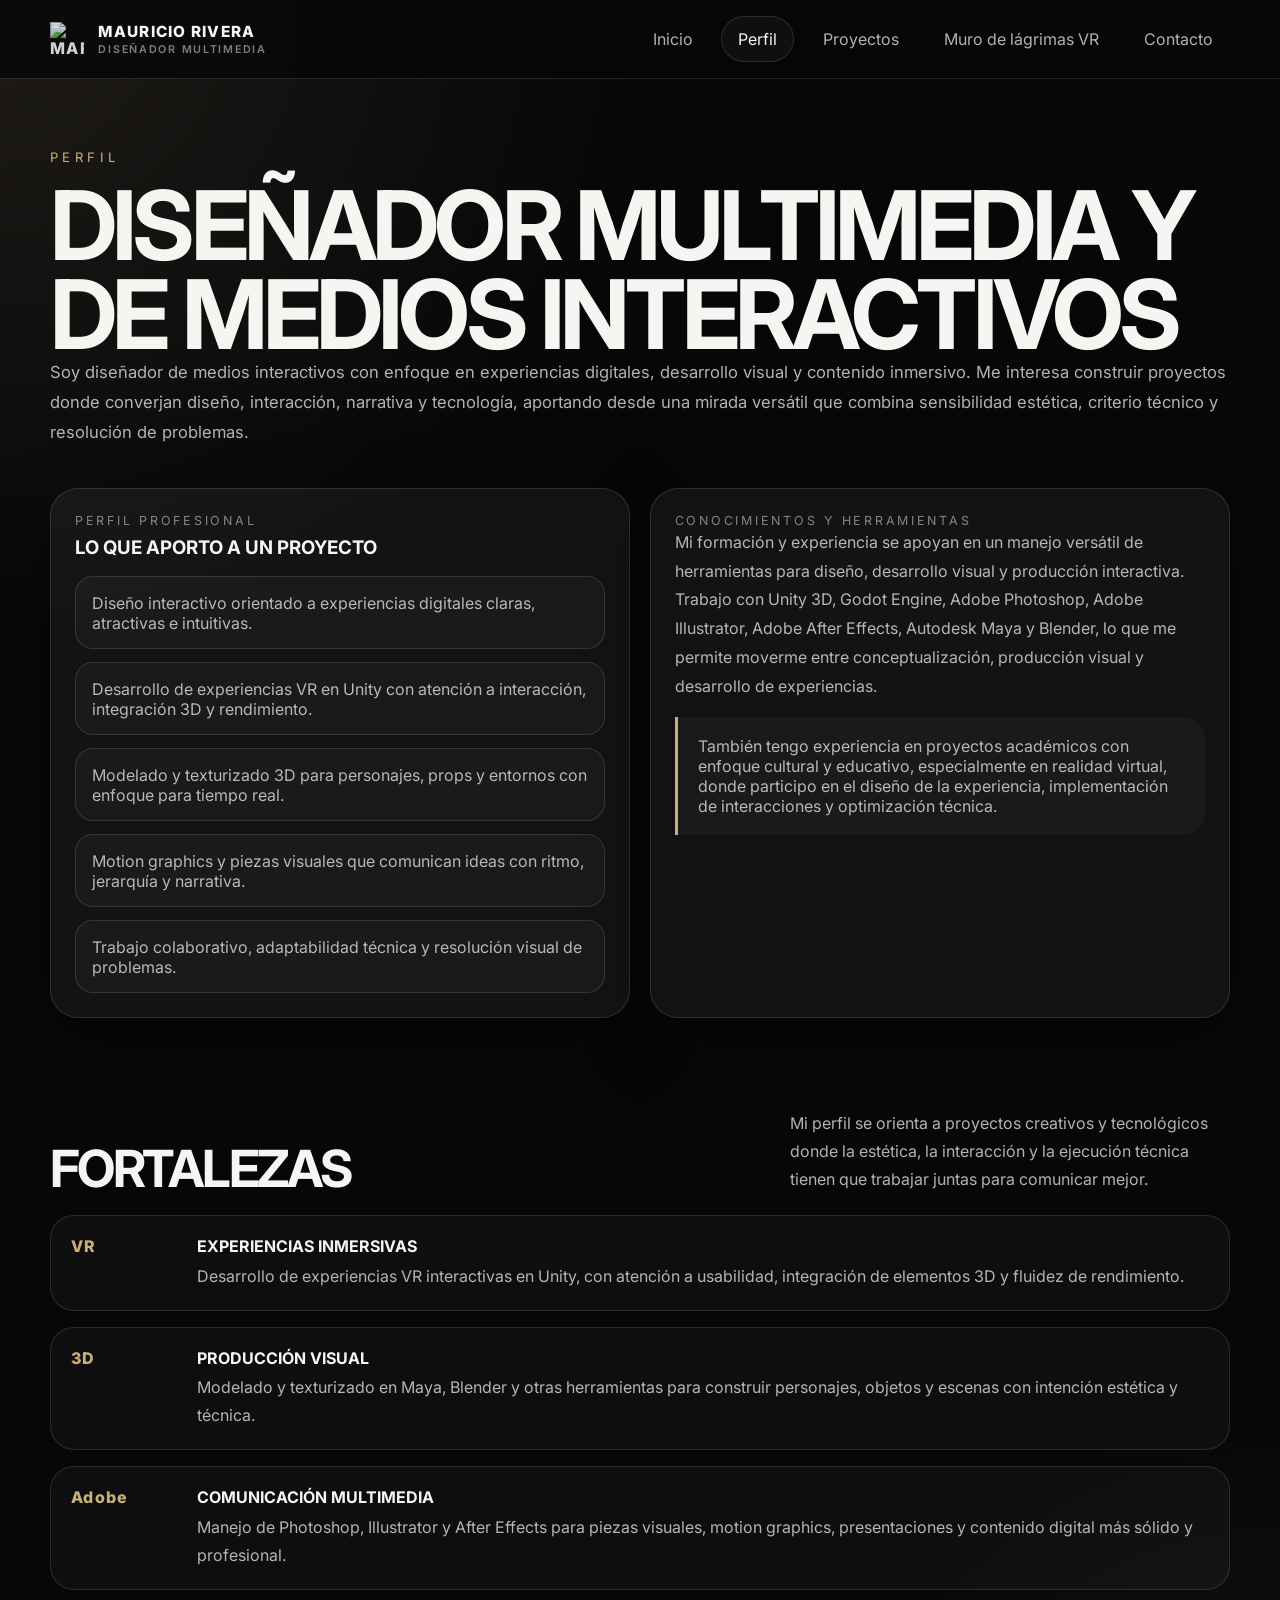
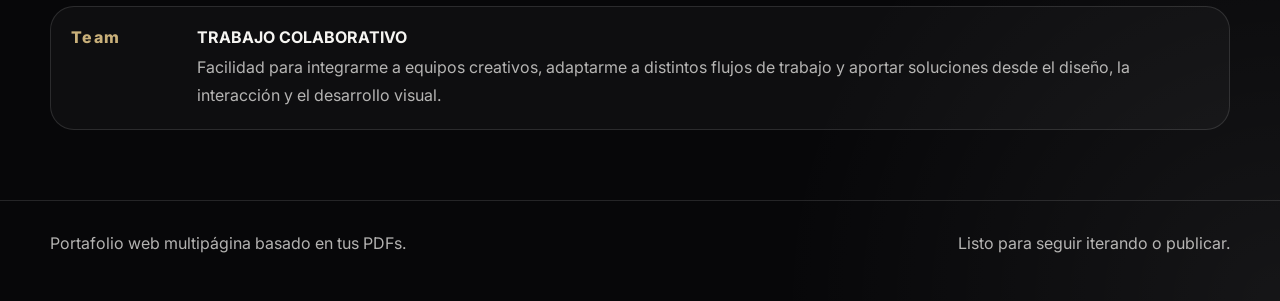
==== about.html @ 61625e36 "Add files via upload" ====
<!doctype html>
<html lang="es">
<head>
  <meta charset="UTF-8" />
  <meta name="viewport" content="width=device-width, initial-scale=1.0" />
  <title>Perfil | Mauricio Rivera</title>
  <link rel="preconnect" href="https://fonts.googleapis.com">
  <link rel="preconnect" href="https://fonts.gstatic.com" crossorigin>
  <link href="https://fonts.googleapis.com/css2?family=Inter:wght@400;500;600;700;800;900&display=swap" rel="stylesheet">
  <link rel="stylesheet" href="styles.css" />
</head>
<body>
<nav class="nav">
  <div class="container nav-inner">
    <a class="brand" href="index.html">
      <img src="assets/logo-mark.png" alt="Marca gráfica" />
      <div>
        <span>Mauricio Rivera</span>
        <small>Diseñador Multimedia</small>
      </div>
    </a>
    <div class="nav-links">
      <a data-link href="index.html">Inicio</a>
      <a data-link href="about.html">Perfil</a>
      <a data-link href="projects.html">Proyectos</a>
      <a data-link href="muro-de-lagrimas-vr.html">Muro de lágrimas VR</a>
      <a data-link href="contact.html">Contacto</a>
    </div>
  </div>
</nav>

<header class="page-head">
  <div class="container">
    <div class="kicker">Perfil</div>
    <h1>Diseñador multimedia y de medios interactivos</h1>
    <p>Soy diseñador de medios interactivos con enfoque en experiencias digitales, desarrollo visual y contenido inmersivo. Me interesa construir proyectos donde converjan diseño, interacción, narrativa y tecnología, aportando desde una mirada versátil que combina sensibilidad estética, criterio técnico y resolución de problemas.</p>
  </div>
</header>

<section class="section">
  <div class="container grid-2">
    <div class="panel">
      <div class="meta">Perfil profesional</div>
      <h3 style="margin:.5rem 0 1rem; text-transform:uppercase;">Lo que aporto a un proyecto</h3>
      <div class="checklist">
        <div>Diseño interactivo orientado a experiencias digitales claras, atractivas e intuitivas.</div>
        <div>Desarrollo de experiencias VR en Unity con atención a interacción, integración 3D y rendimiento.</div>
        <div>Modelado y texturizado 3D para personajes, props y entornos con enfoque para tiempo real.</div>
        <div>Motion graphics y piezas visuales que comunican ideas con ritmo, jerarquía y narrativa.</div>
        <div>Trabajo colaborativo, adaptabilidad técnica y resolución visual de problemas.</div>
      </div>
    </div>
    <div class="panel">
      <div class="meta">Conocimientos y herramientas</div>
      <p>Mi formación y experiencia se apoyan en un manejo versátil de herramientas para diseño, desarrollo visual y producción interactiva. Trabajo con Unity 3D, Godot Engine, Adobe Photoshop, Adobe Illustrator, Adobe After Effects, Autodesk Maya y Blender, lo que me permite moverme entre conceptualización, producción visual y desarrollo de experiencias.</p>
      <div class="note-box" style="margin-top:1rem;">También tengo experiencia en proyectos académicos con enfoque cultural y educativo, especialmente en realidad virtual, donde participo en el diseño de la experiencia, implementación de interacciones y optimización técnica.</div>
    </div>
  </div>
</section>

<section class="section">
  <div class="container">
    <div class="section-head">
      <h2>Fortalezas</h2>
      <p>Mi perfil se orienta a proyectos creativos y tecnológicos donde la estética, la interacción y la ejecución técnica tienen que trabajar juntas para comunicar mejor.</p>
    </div>
    <div class="timeline">
      <div class="timeline-item"><div class="year">VR</div><div><h4>Experiencias inmersivas</h4><p>Desarrollo de experiencias VR interactivas en Unity, con atención a usabilidad, integración de elementos 3D y fluidez de rendimiento.</p></div></div>
      <div class="timeline-item"><div class="year">3D</div><div><h4>Producción visual</h4><p>Modelado y texturizado en Maya, Blender y otras herramientas para construir personajes, objetos y escenas con intención estética y técnica.</p></div></div>
      <div class="timeline-item"><div class="year">Adobe</div><div><h4>Comunicación multimedia</h4><p>Manejo de Photoshop, Illustrator y After Effects para piezas visuales, motion graphics, presentaciones y contenido digital más sólido y profesional.</p></div></div>
      <div class="timeline-item"><div class="year">Team</div><div><h4>Trabajo colaborativo</h4><p>Facilidad para integrarme a equipos creativos, adaptarme a distintos flujos de trabajo y aportar soluciones desde el diseño, la interacción y el desarrollo visual.</p></div></div>
    </div>
  </div>
</section>

<footer class="footer"><div class="container"><span>Portafolio web multipágina basado en tus PDFs.</span><span>Listo para seguir iterando o publicar.</span></div></footer>
<script src="script.js"></script>
</body>
</html>
---- styles.css ----
:root {
  --bg: #070709;
  --bg-soft: #111116;
  --panel: rgba(255,255,255,0.05);
  --panel-2: rgba(255,255,255,0.08);
  --line: rgba(255,255,255,0.12);
  --text: #f6f5f2;
  --muted: rgba(246,245,242,0.72);
  --muted-2: rgba(246,245,242,0.5);
  --accent: #c9b07a;
  --accent-2: #ece4d5;
  --max: 1180px;
  --radius: 28px;
  --shadow: 0 22px 70px rgba(0,0,0,0.32);
}
* { box-sizing: border-box; }
html { scroll-behavior: smooth; }
body {
  margin: 0;
  font-family: Inter, ui-sans-serif, system-ui, -apple-system, BlinkMacSystemFont, "Segoe UI", sans-serif;
  color: var(--text);
  background:
    radial-gradient(circle at top left, rgba(201,176,122,0.12), transparent 28%),
    radial-gradient(circle at bottom right, rgba(255,255,255,0.06), transparent 22%),
    var(--bg);
}
a { color: inherit; text-decoration: none; }
img { max-width: 100%; display: block; }
.container { width: min(calc(100% - 2rem), var(--max)); margin: 0 auto; }
.nav {
  position: sticky; top: 0; z-index: 50;
  border-bottom: 1px solid var(--line);
  background: rgba(7,7,9,0.8);
  backdrop-filter: blur(16px);
}
.nav-inner {
  min-height: 78px; display: flex; align-items: center; justify-content: space-between; gap: 1rem;
}
.brand { display:flex; align-items:center; gap: .9rem; font-weight: 800; letter-spacing: .08em; text-transform: uppercase; }
.brand img { width: 34px; height: 34px; opacity:.86; }
.brand span { display:block; font-size:.96rem; }
.brand small { display:block; color: var(--muted-2); letter-spacing:.16em; font-weight:600; font-size:.67rem; margin-top:.18rem; }
.nav-links { display:flex; flex-wrap:wrap; gap:.7rem; }
.nav-links a {
  color: var(--muted); padding:.76rem 1rem; border-radius:999px; border:1px solid transparent; transition:.22s ease;
}
.nav-links a:hover, .nav-links a.active { color: var(--text); border-color: var(--line); background: rgba(255,255,255,0.04); }
.hero { padding: 5.5rem 0 3.6rem; }
.hero-grid, .grid-2, .grid-3, .split-hero, .masonry { display:grid; gap:1.2rem; }
.hero-grid { grid-template-columns: 1.08fr .92fr; align-items:end; }
.kicker { color: var(--accent); text-transform: uppercase; letter-spacing: .34em; font-size: .82rem; margin-bottom: 1rem; }
h1, h2, h3, h4, p { margin: 0; }
.hero h1, .page-head h1 { font-size: clamp(3rem, 7.5vw, 6.7rem); line-height: .92; text-transform: uppercase; letter-spacing: -.05em; }
.hero p, .page-head p, .lead { color: var(--muted); line-height: 1.8; font-size: 1.04rem; }
.actions { display:flex; flex-wrap:wrap; gap:.9rem; margin-top: 2rem; }
.btn {
  display:inline-flex; align-items:center; justify-content:center; padding:.96rem 1.24rem; border-radius:999px; border:1px solid var(--line);
  color: var(--text); transition:.22s ease; background: rgba(255,255,255,0.02);
}
.btn:hover { transform: translateY(-2px); }
.btn.primary { background: linear-gradient(135deg, var(--accent-2), var(--accent)); color:#111; border-color:transparent; font-weight:700; }
.card, .panel, .image-frame {
  border:1px solid var(--line); background: var(--panel); border-radius: var(--radius); box-shadow: var(--shadow);
}
.card { overflow:hidden; }
.panel { padding: 1.5rem; }
.hero-card { padding: 1rem; }
.hero-card img { width:100%; aspect-ratio: 4/3; object-fit: cover; border-radius: 22px; }
.section { padding: 1.3rem 0 4.4rem; }
.section-head {
  display:flex; align-items:end; justify-content:space-between; gap:1rem; margin-bottom:1.4rem;
}
.section-head h2 { font-size: clamp(2rem, 4vw, 4rem); line-height: .95; text-transform: uppercase; letter-spacing: -.05em; }
.section-head p { max-width: 44ch; color: var(--muted); line-height: 1.75; }
.grid-2 { grid-template-columns: repeat(2, minmax(0,1fr)); }
.grid-3 { grid-template-columns: repeat(3, minmax(0,1fr)); }
.meta { text-transform: uppercase; letter-spacing: .22em; color: var(--muted-2); font-size:.78rem; }
.project-card .copy, .feature-copy { padding:1.2rem; }
.project-card img { width:100%; aspect-ratio: 4/3; object-fit: cover; background:#0b0b0e; }
.project-card h3, .feature-copy h3 { font-size:1.55rem; text-transform: uppercase; margin:.5rem 0 .5rem; letter-spacing:-.03em; }
.project-card p, .feature-copy p, .panel p { color: var(--muted); line-height:1.8; }
.tags { display:flex; flex-wrap:wrap; gap:.6rem; margin-top:1rem; }
.tag { border:1px solid var(--line); border-radius:999px; padding:.44rem .75rem; color: var(--muted); font-size:.85rem; }
.metric-grid { display:grid; grid-template-columns: repeat(3,1fr); gap:1rem; margin-top: 1.3rem; }
.metric { padding:1rem; border-radius:22px; border:1px solid var(--line); background: rgba(255,255,255,0.025); }
.metric strong { display:block; font-size:1.55rem; margin-bottom:.25rem; }
.metric span { color: var(--muted); font-size:.92rem; line-height:1.5; }
.feature {
  display:grid; grid-template-columns: .95fr 1.05fr; gap:1.2rem; align-items:stretch;
}
.feature-media { padding:1rem; }
.feature-media img { width:100%; height:100%; min-height: 420px; object-fit: cover; border-radius:22px; }
.checklist { display:grid; gap:.85rem; margin-top:1.1rem; }
.checklist div, .bullet-list div {
  padding: .95rem 1rem; border-radius:18px; border:1px solid var(--line); background: rgba(255,255,255,0.03); color: var(--muted);
}
.gallery-4 { display:grid; grid-template-columns: repeat(4, minmax(0,1fr)); gap:1rem; }
.gallery-4 img, .gallery-3 img, .gallery-2 img {
  width:100%; aspect-ratio: 4/3; object-fit: cover; border-radius: 22px; border:1px solid var(--line); background:#0b0b0e;
}
.gallery-3 { display:grid; grid-template-columns: repeat(3, minmax(0,1fr)); gap:1rem; }
.gallery-2 { display:grid; grid-template-columns: repeat(2, minmax(0,1fr)); gap:1rem; }
.timeline { display:grid; gap:1rem; }
.timeline-item {
  display:grid; grid-template-columns: 110px 1fr; gap:1rem; padding:1.25rem; border-radius: 24px; border:1px solid var(--line); background: rgba(255,255,255,0.03);
}
.timeline-item .year { color: var(--accent); font-weight: 800; letter-spacing:.08em; }
.timeline-item h4 { text-transform: uppercase; margin-bottom:.35rem; }
.timeline-item p { color: var(--muted); line-height:1.75; }
.note-box {
  padding: 1.2rem 1.3rem; border-left: 3px solid var(--accent); background: rgba(255,255,255,0.03); border-radius: 0 22px 22px 0; color: var(--muted);
}
.footer { padding: 2rem 0 3rem; border-top:1px solid var(--line); color: var(--muted); }
.footer .container { display:flex; justify-content:space-between; gap:1rem; flex-wrap:wrap; }
.contact-stack { display:grid; gap:1rem; }
.contact-item { padding: 1.1rem 1.2rem; border:1px solid var(--line); border-radius:22px; background: rgba(255,255,255,0.03); }
.contact-item span { display:block; color: var(--muted-2); margin-bottom:.35rem; font-size:.88rem; }
.page-head { padding: 4.4rem 0 1.2rem; }
.page-grid { display:grid; grid-template-columns: .85fr 1.15fr; gap:1.2rem; align-items:start; }
.page-grid .panel.sticky { position: sticky; top: 104px; }
.project-banner { padding:1rem; }
.project-banner img { width:100%; aspect-ratio: 16/10; object-fit: cover; border-radius: 22px; }
.caption { color: var(--muted-2); font-size: .9rem; margin-top:.75rem; }
@media (max-width: 1024px) {
  .hero-grid, .feature, .page-grid, .grid-2, .grid-3, .gallery-4, .gallery-3, .gallery-2 { grid-template-columns: 1fr; }
  .metric-grid { grid-template-columns: 1fr; }
  .timeline-item { grid-template-columns: 1fr; }
}
@media (max-width: 760px) {
  .nav-inner { min-height: auto; padding: 1rem 0; align-items:start; flex-direction:column; }
  .nav-links { width:100%; }
}
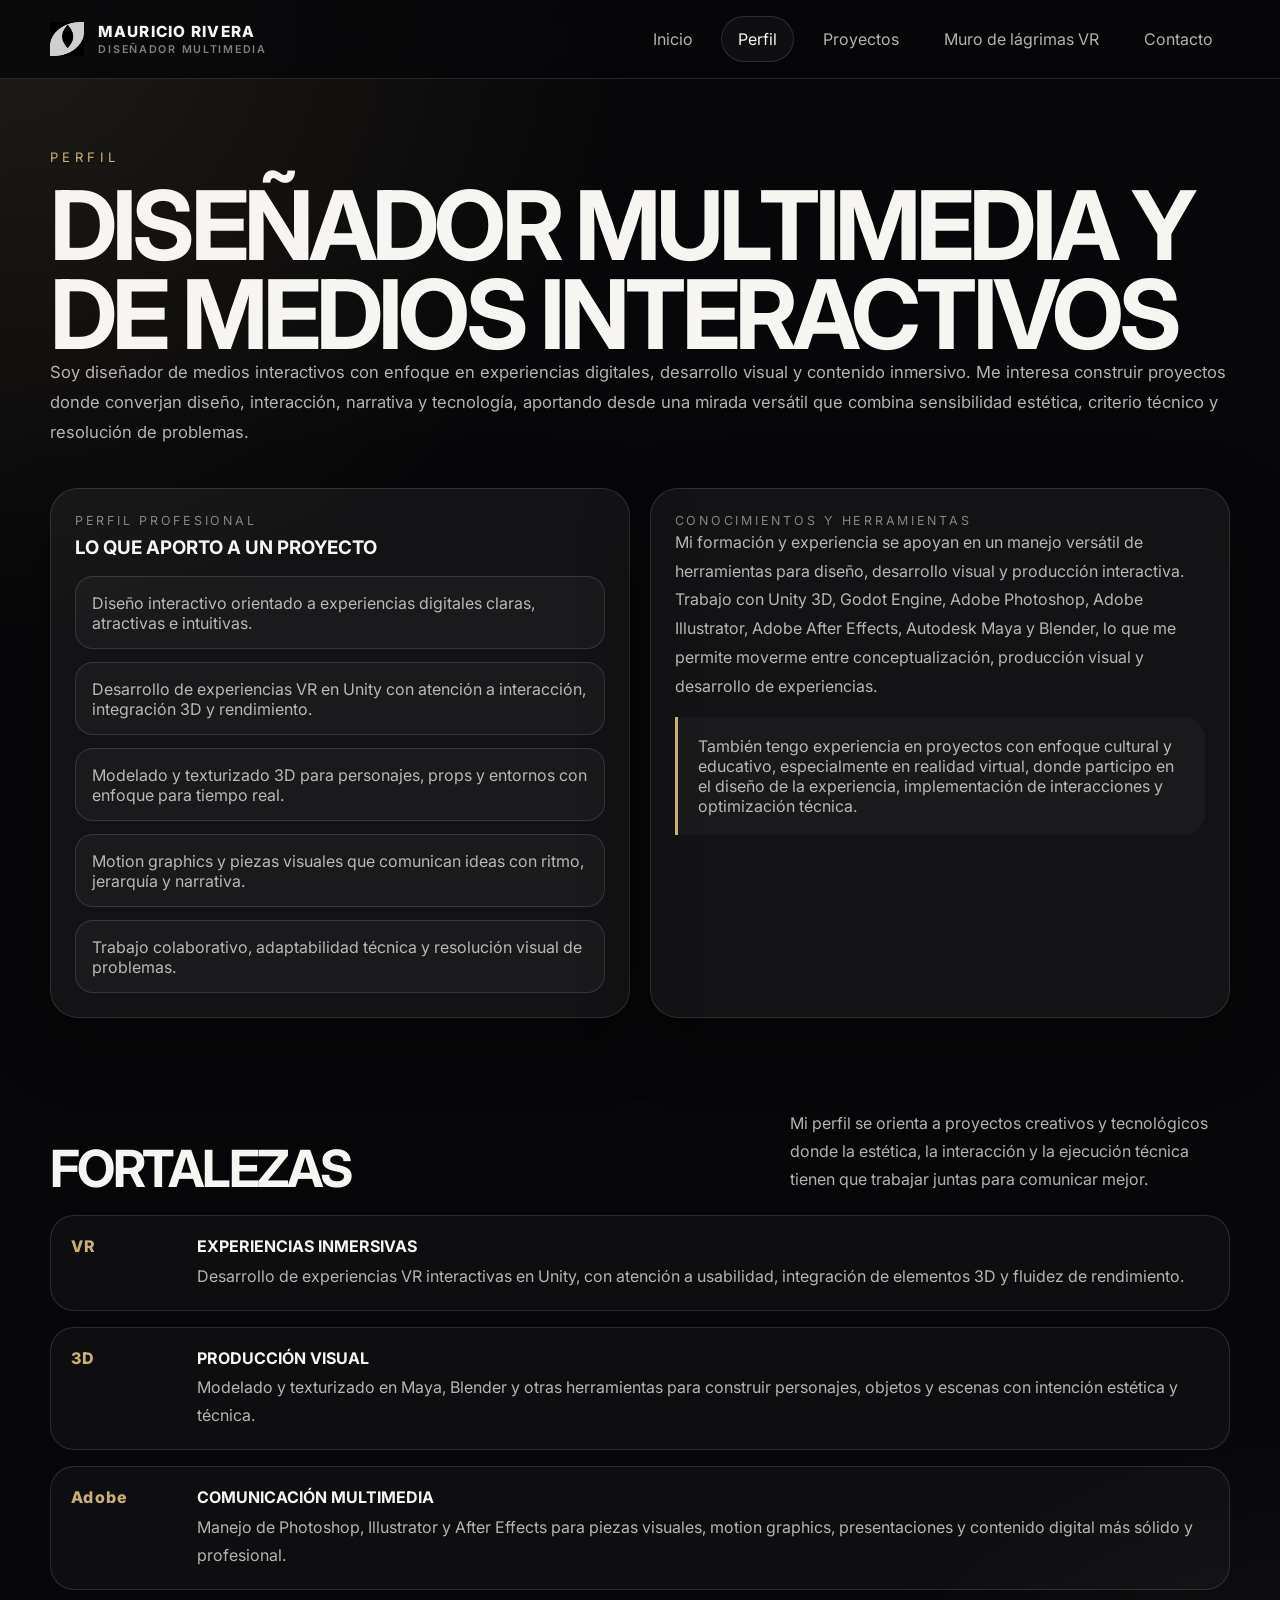
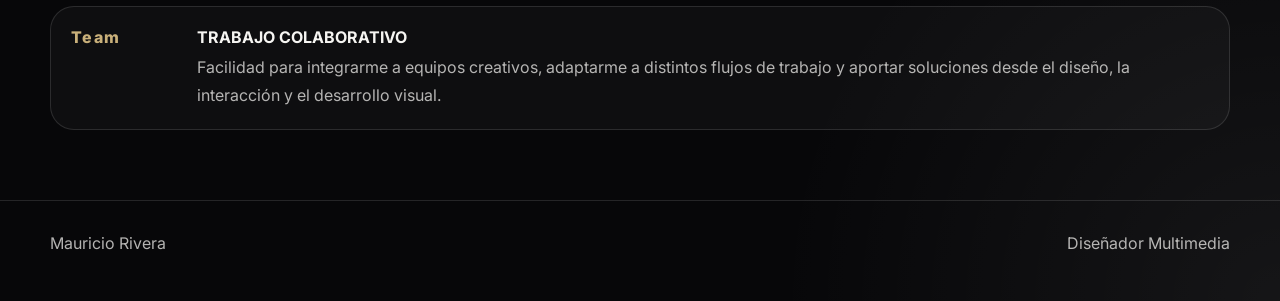
==== commit e89f3cc2: "Aa" ====
--- a/about.html
+++ b/about.html
@@ -53,7 +53,7 @@
     <div class="panel">
       <div class="meta">Conocimientos y herramientas</div>
       <p>Mi formación y experiencia se apoyan en un manejo versátil de herramientas para diseño, desarrollo visual y producción interactiva. Trabajo con Unity 3D, Godot Engine, Adobe Photoshop, Adobe Illustrator, Adobe After Effects, Autodesk Maya y Blender, lo que me permite moverme entre conceptualización, producción visual y desarrollo de experiencias.</p>
-      <div class="note-box" style="margin-top:1rem;">También tengo experiencia en proyectos académicos con enfoque cultural y educativo, especialmente en realidad virtual, donde participo en el diseño de la experiencia, implementación de interacciones y optimización técnica.</div>
+      <div class="note-box" style="margin-top:1rem;">También tengo experiencia en proyectos con enfoque cultural y educativo, especialmente en realidad virtual, donde participo en el diseño de la experiencia, implementación de interacciones y optimización técnica.</div>
     </div>
   </div>
 </section>
@@ -73,7 +73,7 @@
   </div>
 </section>
 
-<footer class="footer"><div class="container"><span>Portafolio web multipágina basado en tus PDFs.</span><span>Listo para seguir iterando o publicar.</span></div></footer>
+<footer class="footer"><div class="container"><span>Mauricio Rivera</span><span>Diseñador Multimedia</span></div></footer>
 <script src="script.js"></script>
 </body>
 </html>
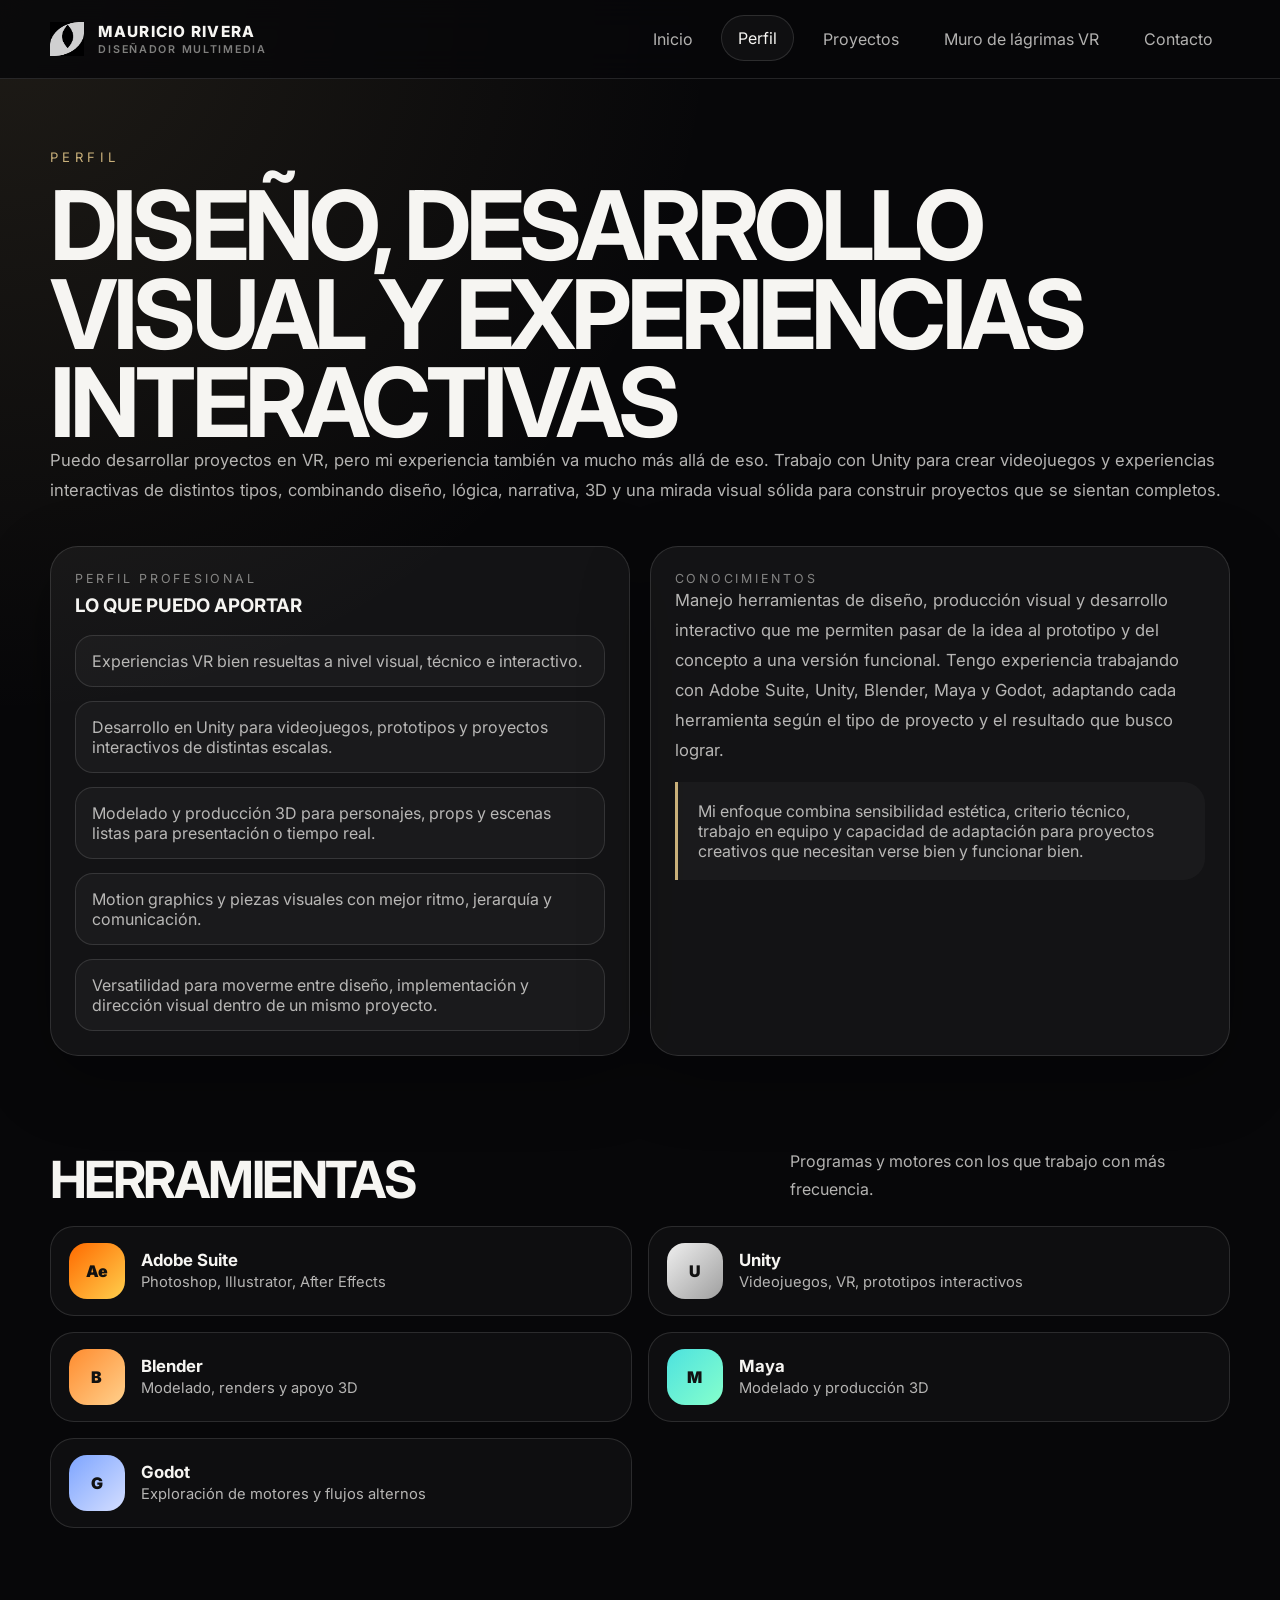
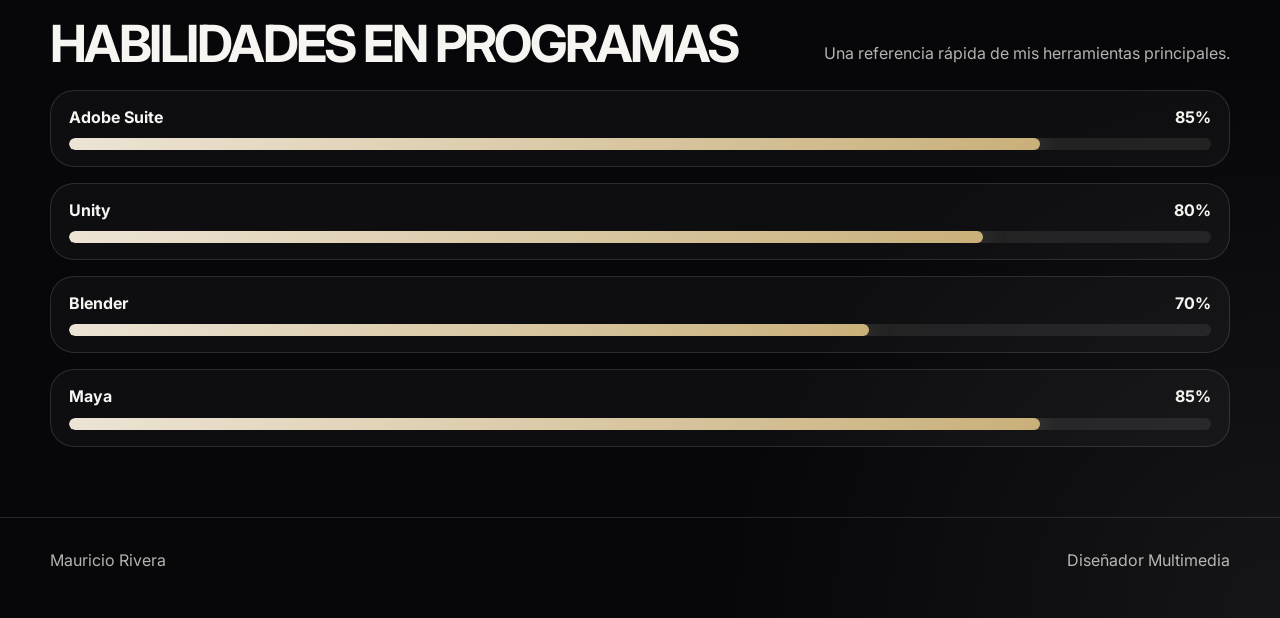
==== commit 7b6a4993: "A" ====
--- a/about.html
+++ b/about.html
@@ -29,46 +29,62 @@
   </div>
 </nav>
 
-<header class="page-head">
+<header class="page-head reveal">
   <div class="container">
     <div class="kicker">Perfil</div>
-    <h1>Diseñador multimedia y de medios interactivos</h1>
-    <p>Soy diseñador de medios interactivos con enfoque en experiencias digitales, desarrollo visual y contenido inmersivo. Me interesa construir proyectos donde converjan diseño, interacción, narrativa y tecnología, aportando desde una mirada versátil que combina sensibilidad estética, criterio técnico y resolución de problemas.</p>
+    <h1>Diseño, desarrollo visual y experiencias interactivas</h1>
+    <p>Puedo desarrollar proyectos en VR, pero mi experiencia también va mucho más allá de eso. Trabajo con Unity para crear videojuegos y experiencias interactivas de distintos tipos, combinando diseño, lógica, narrativa, 3D y una mirada visual sólida para construir proyectos que se sientan completos.</p>
   </div>
 </header>
 
-<section class="section">
+<section class="section reveal">
   <div class="container grid-2">
-    <div class="panel">
+    <div class="panel glass">
       <div class="meta">Perfil profesional</div>
-      <h3 style="margin:.5rem 0 1rem; text-transform:uppercase;">Lo que aporto a un proyecto</h3>
+      <h3 style="margin:.5rem 0 1rem; text-transform:uppercase;">Lo que puedo aportar</h3>
       <div class="checklist">
-        <div>Diseño interactivo orientado a experiencias digitales claras, atractivas e intuitivas.</div>
-        <div>Desarrollo de experiencias VR en Unity con atención a interacción, integración 3D y rendimiento.</div>
-        <div>Modelado y texturizado 3D para personajes, props y entornos con enfoque para tiempo real.</div>
-        <div>Motion graphics y piezas visuales que comunican ideas con ritmo, jerarquía y narrativa.</div>
-        <div>Trabajo colaborativo, adaptabilidad técnica y resolución visual de problemas.</div>
+        <div>Experiencias VR bien resueltas a nivel visual, técnico e interactivo.</div>
+        <div>Desarrollo en Unity para videojuegos, prototipos y proyectos interactivos de distintas escalas.</div>
+        <div>Modelado y producción 3D para personajes, props y escenas listas para presentación o tiempo real.</div>
+        <div>Motion graphics y piezas visuales con mejor ritmo, jerarquía y comunicación.</div>
+        <div>Versatilidad para moverme entre diseño, implementación y dirección visual dentro de un mismo proyecto.</div>
       </div>
     </div>
-    <div class="panel">
-      <div class="meta">Conocimientos y herramientas</div>
-      <p>Mi formación y experiencia se apoyan en un manejo versátil de herramientas para diseño, desarrollo visual y producción interactiva. Trabajo con Unity 3D, Godot Engine, Adobe Photoshop, Adobe Illustrator, Adobe After Effects, Autodesk Maya y Blender, lo que me permite moverme entre conceptualización, producción visual y desarrollo de experiencias.</p>
-      <div class="note-box" style="margin-top:1rem;">También tengo experiencia en proyectos con enfoque cultural y educativo, especialmente en realidad virtual, donde participo en el diseño de la experiencia, implementación de interacciones y optimización técnica.</div>
+    <div class="panel glass">
+      <div class="meta">Conocimientos</div>
+      <p>Manejo herramientas de diseño, producción visual y desarrollo interactivo que me permiten pasar de la idea al prototipo y del concepto a una versión funcional. Tengo experiencia trabajando con Adobe Suite, Unity, Blender, Maya y Godot, adaptando cada herramienta según el tipo de proyecto y el resultado que busco lograr.</p>
+      <div class="note-box" style="margin-top:1rem;">Mi enfoque combina sensibilidad estética, criterio técnico, trabajo en equipo y capacidad de adaptación para proyectos creativos que necesitan verse bien y funcionar bien.</div>
     </div>
   </div>
 </section>
 
-<section class="section">
+<section class="section reveal">
   <div class="container">
     <div class="section-head">
-      <h2>Fortalezas</h2>
-      <p>Mi perfil se orienta a proyectos creativos y tecnológicos donde la estética, la interacción y la ejecución técnica tienen que trabajar juntas para comunicar mejor.</p>
+      <h2>Herramientas</h2>
+      <p>Programas y motores con los que trabajo con más frecuencia.</p>
     </div>
-    <div class="timeline">
-      <div class="timeline-item"><div class="year">VR</div><div><h4>Experiencias inmersivas</h4><p>Desarrollo de experiencias VR interactivas en Unity, con atención a usabilidad, integración de elementos 3D y fluidez de rendimiento.</p></div></div>
-      <div class="timeline-item"><div class="year">3D</div><div><h4>Producción visual</h4><p>Modelado y texturizado en Maya, Blender y otras herramientas para construir personajes, objetos y escenas con intención estética y técnica.</p></div></div>
-      <div class="timeline-item"><div class="year">Adobe</div><div><h4>Comunicación multimedia</h4><p>Manejo de Photoshop, Illustrator y After Effects para piezas visuales, motion graphics, presentaciones y contenido digital más sólido y profesional.</p></div></div>
-      <div class="timeline-item"><div class="year">Team</div><div><h4>Trabajo colaborativo</h4><p>Facilidad para integrarme a equipos creativos, adaptarme a distintos flujos de trabajo y aportar soluciones desde el diseño, la interacción y el desarrollo visual.</p></div></div>
+    <div class="tools-grid">
+      <div class="tool-card lift"><div class="tool-logo adobe">Ae</div><div><strong>Adobe Suite</strong><span>Photoshop, Illustrator, After Effects</span></div></div>
+      <div class="tool-card lift"><div class="tool-logo unity">U</div><div><strong>Unity</strong><span>Videojuegos, VR, prototipos interactivos</span></div></div>
+      <div class="tool-card lift"><div class="tool-logo blender">B</div><div><strong>Blender</strong><span>Modelado, renders y apoyo 3D</span></div></div>
+      <div class="tool-card lift"><div class="tool-logo maya">M</div><div><strong>Maya</strong><span>Modelado y producción 3D</span></div></div>
+      <div class="tool-card lift"><div class="tool-logo godot">G</div><div><strong>Godot</strong><span>Exploración de motores y flujos alternos</span></div></div>
+    </div>
+  </div>
+</section>
+
+<section class="section reveal">
+  <div class="container">
+    <div class="section-head">
+      <h2>Habilidades en programas</h2>
+      <p>Una referencia rápida de mis herramientas principales.</p>
+    </div>
+    <div class="skills-list">
+      <div class="skill-row"><div class="skill-top"><span>Adobe Suite</span><strong>85%</strong></div><div class="skill-bar"><span style="width:85%"></span></div></div>
+      <div class="skill-row"><div class="skill-top"><span>Unity</span><strong>80%</strong></div><div class="skill-bar"><span style="width:80%"></span></div></div>
+      <div class="skill-row"><div class="skill-top"><span>Blender</span><strong>70%</strong></div><div class="skill-bar"><span style="width:70%"></span></div></div>
+      <div class="skill-row"><div class="skill-top"><span>Maya</span><strong>85%</strong></div><div class="skill-bar"><span style="width:85%"></span></div></div>
     </div>
   </div>
 </section>
@@ -76,4 +92,4 @@
 <footer class="footer"><div class="container"><span>Mauricio Rivera</span><span>Diseñador Multimedia</span></div></footer>
 <script src="script.js"></script>
 </body>
-</html>+</html>
--- a/styles.css
+++ b/styles.css
@@ -1,4 +1,3 @@
-
 :root {
   --bg: #070709;
   --bg-soft: #111116;
@@ -34,98 +33,101 @@
   background: rgba(7,7,9,0.8);
   backdrop-filter: blur(16px);
 }
-.nav-inner {
-  min-height: 78px; display: flex; align-items: center; justify-content: space-between; gap: 1rem;
-}
+.nav-inner { min-height: 78px; display: flex; align-items: center; justify-content: space-between; gap: 1rem; }
 .brand { display:flex; align-items:center; gap: .9rem; font-weight: 800; letter-spacing: .08em; text-transform: uppercase; }
 .brand img { width: 34px; height: 34px; opacity:.86; }
 .brand span { display:block; font-size:.96rem; }
 .brand small { display:block; color: var(--muted-2); letter-spacing:.16em; font-weight:600; font-size:.67rem; margin-top:.18rem; }
 .nav-links { display:flex; flex-wrap:wrap; gap:.7rem; }
-.nav-links a {
-  color: var(--muted); padding:.76rem 1rem; border-radius:999px; border:1px solid transparent; transition:.22s ease;
-}
-.nav-links a:hover, .nav-links a.active { color: var(--text); border-color: var(--line); background: rgba(255,255,255,0.04); }
+.nav-links a { color: var(--muted); padding:.76rem 1rem; border-radius:999px; border:1px solid transparent; transition:.28s ease; }
+.nav-links a:hover, .nav-links a.active { color: var(--text); border-color: var(--line); background: rgba(255,255,255,0.04); transform: translateY(-1px); }
 .hero { padding: 5.5rem 0 3.6rem; }
-.hero-grid, .grid-2, .grid-3, .split-hero, .masonry { display:grid; gap:1.2rem; }
+.hero-grid, .grid-2, .grid-3 { display:grid; gap:1.2rem; }
 .hero-grid { grid-template-columns: 1.08fr .92fr; align-items:end; }
 .kicker { color: var(--accent); text-transform: uppercase; letter-spacing: .34em; font-size: .82rem; margin-bottom: 1rem; }
 h1, h2, h3, h4, p { margin: 0; }
 .hero h1, .page-head h1 { font-size: clamp(3rem, 7.5vw, 6.7rem); line-height: .92; text-transform: uppercase; letter-spacing: -.05em; }
-.hero p, .page-head p, .lead { color: var(--muted); line-height: 1.8; font-size: 1.04rem; }
+.hero p, .page-head p, .lead, .panel p { color: var(--muted); line-height: 1.8; font-size: 1.04rem; }
 .actions { display:flex; flex-wrap:wrap; gap:.9rem; margin-top: 2rem; }
-.btn {
-  display:inline-flex; align-items:center; justify-content:center; padding:.96rem 1.24rem; border-radius:999px; border:1px solid var(--line);
-  color: var(--text); transition:.22s ease; background: rgba(255,255,255,0.02);
-}
-.btn:hover { transform: translateY(-2px); }
+.btn { display:inline-flex; align-items:center; justify-content:center; padding:.96rem 1.24rem; border-radius:999px; border:1px solid var(--line); color: var(--text); transition:.28s ease; background: rgba(255,255,255,0.02); }
+.btn:hover { transform: translateY(-3px) scale(1.01); box-shadow: 0 12px 30px rgba(0,0,0,.25); }
 .btn.primary { background: linear-gradient(135deg, var(--accent-2), var(--accent)); color:#111; border-color:transparent; font-weight:700; }
-.card, .panel, .image-frame {
-  border:1px solid var(--line); background: var(--panel); border-radius: var(--radius); box-shadow: var(--shadow);
-}
-.card { overflow:hidden; }
-.panel { padding: 1.5rem; }
+.card, .panel, .image-frame { border:1px solid var(--line); background: var(--panel); border-radius: var(--radius); box-shadow: var(--shadow); }
+.card { overflow:hidden; transition: transform .35s ease, border-color .35s ease, box-shadow .35s ease, background .35s ease; }
+.card:hover, .panel:hover { border-color: rgba(255,255,255,.22); box-shadow: 0 25px 80px rgba(0,0,0,.38); }
+.panel { padding: 1.5rem; transition: transform .35s ease, border-color .35s ease, box-shadow .35s ease; }
 .hero-card { padding: 1rem; }
 .hero-card img { width:100%; aspect-ratio: 4/3; object-fit: cover; border-radius: 22px; }
 .section { padding: 1.3rem 0 4.4rem; }
-.section-head {
-  display:flex; align-items:end; justify-content:space-between; gap:1rem; margin-bottom:1.4rem;
-}
+.section-head { display:flex; align-items:end; justify-content:space-between; gap:1rem; margin-bottom:1.4rem; }
 .section-head h2 { font-size: clamp(2rem, 4vw, 4rem); line-height: .95; text-transform: uppercase; letter-spacing: -.05em; }
 .section-head p { max-width: 44ch; color: var(--muted); line-height: 1.75; }
 .grid-2 { grid-template-columns: repeat(2, minmax(0,1fr)); }
 .grid-3 { grid-template-columns: repeat(3, minmax(0,1fr)); }
 .meta { text-transform: uppercase; letter-spacing: .22em; color: var(--muted-2); font-size:.78rem; }
 .project-card .copy, .feature-copy { padding:1.2rem; }
-.project-card img { width:100%; aspect-ratio: 4/3; object-fit: cover; background:#0b0b0e; }
+.project-card img { width:100%; aspect-ratio: 4/3; object-fit: cover; background:#0b0b0e; transition: transform .55s ease; }
+.project-card:hover img, .feature-media:hover img, .hero-card:hover img { transform: scale(1.04); }
 .project-card h3, .feature-copy h3 { font-size:1.55rem; text-transform: uppercase; margin:.5rem 0 .5rem; letter-spacing:-.03em; }
-.project-card p, .feature-copy p, .panel p { color: var(--muted); line-height:1.8; }
+.project-card p, .feature-copy p { color: var(--muted); line-height:1.8; }
 .tags { display:flex; flex-wrap:wrap; gap:.6rem; margin-top:1rem; }
 .tag { border:1px solid var(--line); border-radius:999px; padding:.44rem .75rem; color: var(--muted); font-size:.85rem; }
 .metric-grid { display:grid; grid-template-columns: repeat(3,1fr); gap:1rem; margin-top: 1.3rem; }
-.metric { padding:1rem; border-radius:22px; border:1px solid var(--line); background: rgba(255,255,255,0.025); }
+.metric { padding:1rem; border-radius:22px; border:1px solid var(--line); background: rgba(255,255,255,0.025); transition: transform .3s ease, border-color .3s ease, background .3s ease; }
+.metric:hover { transform: translateY(-6px); border-color: rgba(255,255,255,.22); background: rgba(255,255,255,0.05); }
 .metric strong { display:block; font-size:1.55rem; margin-bottom:.25rem; }
 .metric span { color: var(--muted); font-size:.92rem; line-height:1.5; }
-.feature {
-  display:grid; grid-template-columns: .95fr 1.05fr; gap:1.2rem; align-items:stretch;
-}
+.feature { display:grid; grid-template-columns: .95fr 1.05fr; gap:1.2rem; align-items:stretch; }
 .feature-media { padding:1rem; }
 .feature-media img { width:100%; height:100%; min-height: 420px; object-fit: cover; border-radius:22px; }
 .checklist { display:grid; gap:.85rem; margin-top:1.1rem; }
-.checklist div, .bullet-list div {
-  padding: .95rem 1rem; border-radius:18px; border:1px solid var(--line); background: rgba(255,255,255,0.03); color: var(--muted);
-}
-.gallery-4 { display:grid; grid-template-columns: repeat(4, minmax(0,1fr)); gap:1rem; }
-.gallery-4 img, .gallery-3 img, .gallery-2 img {
-  width:100%; aspect-ratio: 4/3; object-fit: cover; border-radius: 22px; border:1px solid var(--line); background:#0b0b0e;
-}
-.gallery-3 { display:grid; grid-template-columns: repeat(3, minmax(0,1fr)); gap:1rem; }
-.gallery-2 { display:grid; grid-template-columns: repeat(2, minmax(0,1fr)); gap:1rem; }
-.timeline { display:grid; gap:1rem; }
-.timeline-item {
-  display:grid; grid-template-columns: 110px 1fr; gap:1rem; padding:1.25rem; border-radius: 24px; border:1px solid var(--line); background: rgba(255,255,255,0.03);
-}
-.timeline-item .year { color: var(--accent); font-weight: 800; letter-spacing:.08em; }
-.timeline-item h4 { text-transform: uppercase; margin-bottom:.35rem; }
-.timeline-item p { color: var(--muted); line-height:1.75; }
-.note-box {
-  padding: 1.2rem 1.3rem; border-left: 3px solid var(--accent); background: rgba(255,255,255,0.03); border-radius: 0 22px 22px 0; color: var(--muted);
-}
+.checklist div { padding: .95rem 1rem; border-radius:18px; border:1px solid var(--line); background: rgba(255,255,255,0.03); color: var(--muted); transition: transform .25s ease, background .25s ease; }
+.checklist div:hover { transform: translateX(6px); background: rgba(255,255,255,0.05); }
 .footer { padding: 2rem 0 3rem; border-top:1px solid var(--line); color: var(--muted); }
 .footer .container { display:flex; justify-content:space-between; gap:1rem; flex-wrap:wrap; }
-.contact-stack { display:grid; gap:1rem; }
-.contact-item { padding: 1.1rem 1.2rem; border:1px solid var(--line); border-radius:22px; background: rgba(255,255,255,0.03); }
-.contact-item span { display:block; color: var(--muted-2); margin-bottom:.35rem; font-size:.88rem; }
 .page-head { padding: 4.4rem 0 1.2rem; }
-.page-grid { display:grid; grid-template-columns: .85fr 1.15fr; gap:1.2rem; align-items:start; }
-.page-grid .panel.sticky { position: sticky; top: 104px; }
-.project-banner { padding:1rem; }
-.project-banner img { width:100%; aspect-ratio: 16/10; object-fit: cover; border-radius: 22px; }
-.caption { color: var(--muted-2); font-size: .9rem; margin-top:.75rem; }
+.note-box { padding: 1.2rem 1.3rem; border-left: 3px solid var(--accent); background: rgba(255,255,255,0.03); border-radius: 0 22px 22px 0; color: var(--muted); }
+.tools-grid { display:grid; grid-template-columns: repeat(2, minmax(0,1fr)); gap:1rem; }
+.tool-card { display:flex; gap:1rem; align-items:center; padding:1rem 1.1rem; border:1px solid var(--line); border-radius:24px; background: rgba(255,255,255,.03); transition: transform .3s ease, border-color .3s ease, background .3s ease; }
+.tool-card:hover { transform: translateY(-6px); border-color: rgba(255,255,255,.25); background: rgba(255,255,255,.05); }
+.tool-card strong { display:block; font-size:1.05rem; }
+.tool-card span { display:block; color: var(--muted); margin-top:.2rem; font-size:.92rem; }
+.tool-logo { width:56px; height:56px; border-radius:18px; display:grid; place-items:center; font-weight:900; letter-spacing:-.04em; color:#111; }
+.tool-logo.adobe { background: linear-gradient(135deg, #ff6a00, #ffcf4d); }
+.tool-logo.unity { background: linear-gradient(135deg, #efefef, #9f9f9f); }
+.tool-logo.blender { background: linear-gradient(135deg, #ff8c2f, #ffd08c); }
+.tool-logo.maya { background: linear-gradient(135deg, #4de2df, #86ffcc); }
+.tool-logo.godot { background: linear-gradient(135deg, #7ea5ff, #d4deff); }
+.skills-list { display:grid; gap:1rem; }
+.skill-row { padding:1rem 1.1rem; border-radius:24px; border:1px solid var(--line); background: rgba(255,255,255,.03); }
+.skill-top { display:flex; justify-content:space-between; gap:1rem; margin-bottom:.7rem; font-weight:700; }
+.skill-bar { height:12px; border-radius:999px; background: rgba(255,255,255,.08); overflow:hidden; }
+.skill-bar span { display:block; height:100%; border-radius:999px; background: linear-gradient(135deg, var(--accent-2), var(--accent)); box-shadow: 0 0 24px rgba(201,176,122,.35); animation: growBar 1.6s ease; }
+@keyframes growBar { from { width:0 !important; } }
+.contact-form { display:grid; gap:1rem; margin-top:1rem; }
+.contact-form label { display:grid; gap:.45rem; }
+.contact-form span { color: var(--muted-2); font-size:.92rem; }
+.contact-form input, .contact-form textarea { width:100%; border:none; outline:none; color:var(--text); background: rgba(255,255,255,.04); border:1px solid var(--line); border-radius:18px; padding:1rem; font: inherit; transition: border-color .25s ease, transform .25s ease, background .25s ease; }
+.contact-form textarea { min-height: 150px; resize: vertical; }
+.contact-form input:focus, .contact-form textarea:focus { border-color: rgba(255,255,255,.25); background: rgba(255,255,255,.06); transform: translateY(-1px); }
+.form-note { color: var(--muted-2); font-size:.92rem; }
+.social-wrap { margin-top:1.1rem; }
+.linkedin-link { width:max-content; display:inline-flex; align-items:center; gap:.8rem; padding:1rem 1.2rem; border-radius:999px; border:1px solid var(--line); background: rgba(255,255,255,.03); transition:.28s ease; }
+.linkedin-link svg { width:22px; height:22px; fill: currentColor; transition: transform .28s ease; }
+.linkedin-link:hover { color:#fff; background:#0a66c2; border-color:#0a66c2; transform: translateY(-4px) scale(1.02); box-shadow: 0 12px 30px rgba(10,102,194,.3); }
+.linkedin-link:hover svg { transform: scale(1.15) rotate(-6deg); }
+.card-link { display:block; }
+.reveal { opacity: 0; transform: translateY(22px); animation: revealUp .8s ease forwards; }
+.reveal:nth-of-type(2) { animation-delay: .08s; }
+.reveal:nth-of-type(3) { animation-delay: .16s; }
+.reveal:nth-of-type(4) { animation-delay: .24s; }
+@keyframes revealUp { to { opacity:1; transform:translateY(0); } }
+.floating { animation: floaty 6s ease-in-out infinite; }
+@keyframes floaty { 0%,100% { transform: translateY(0); } 50% { transform: translateY(-8px); } }
+.glass { backdrop-filter: blur(14px); }
 @media (max-width: 1024px) {
-  .hero-grid, .feature, .page-grid, .grid-2, .grid-3, .gallery-4, .gallery-3, .gallery-2 { grid-template-columns: 1fr; }
+  .hero-grid, .feature, .grid-2, .grid-3, .tools-grid { grid-template-columns: 1fr; }
   .metric-grid { grid-template-columns: 1fr; }
-  .timeline-item { grid-template-columns: 1fr; }
 }
 @media (max-width: 760px) {
   .nav-inner { min-height: auto; padding: 1rem 0; align-items:start; flex-direction:column; }
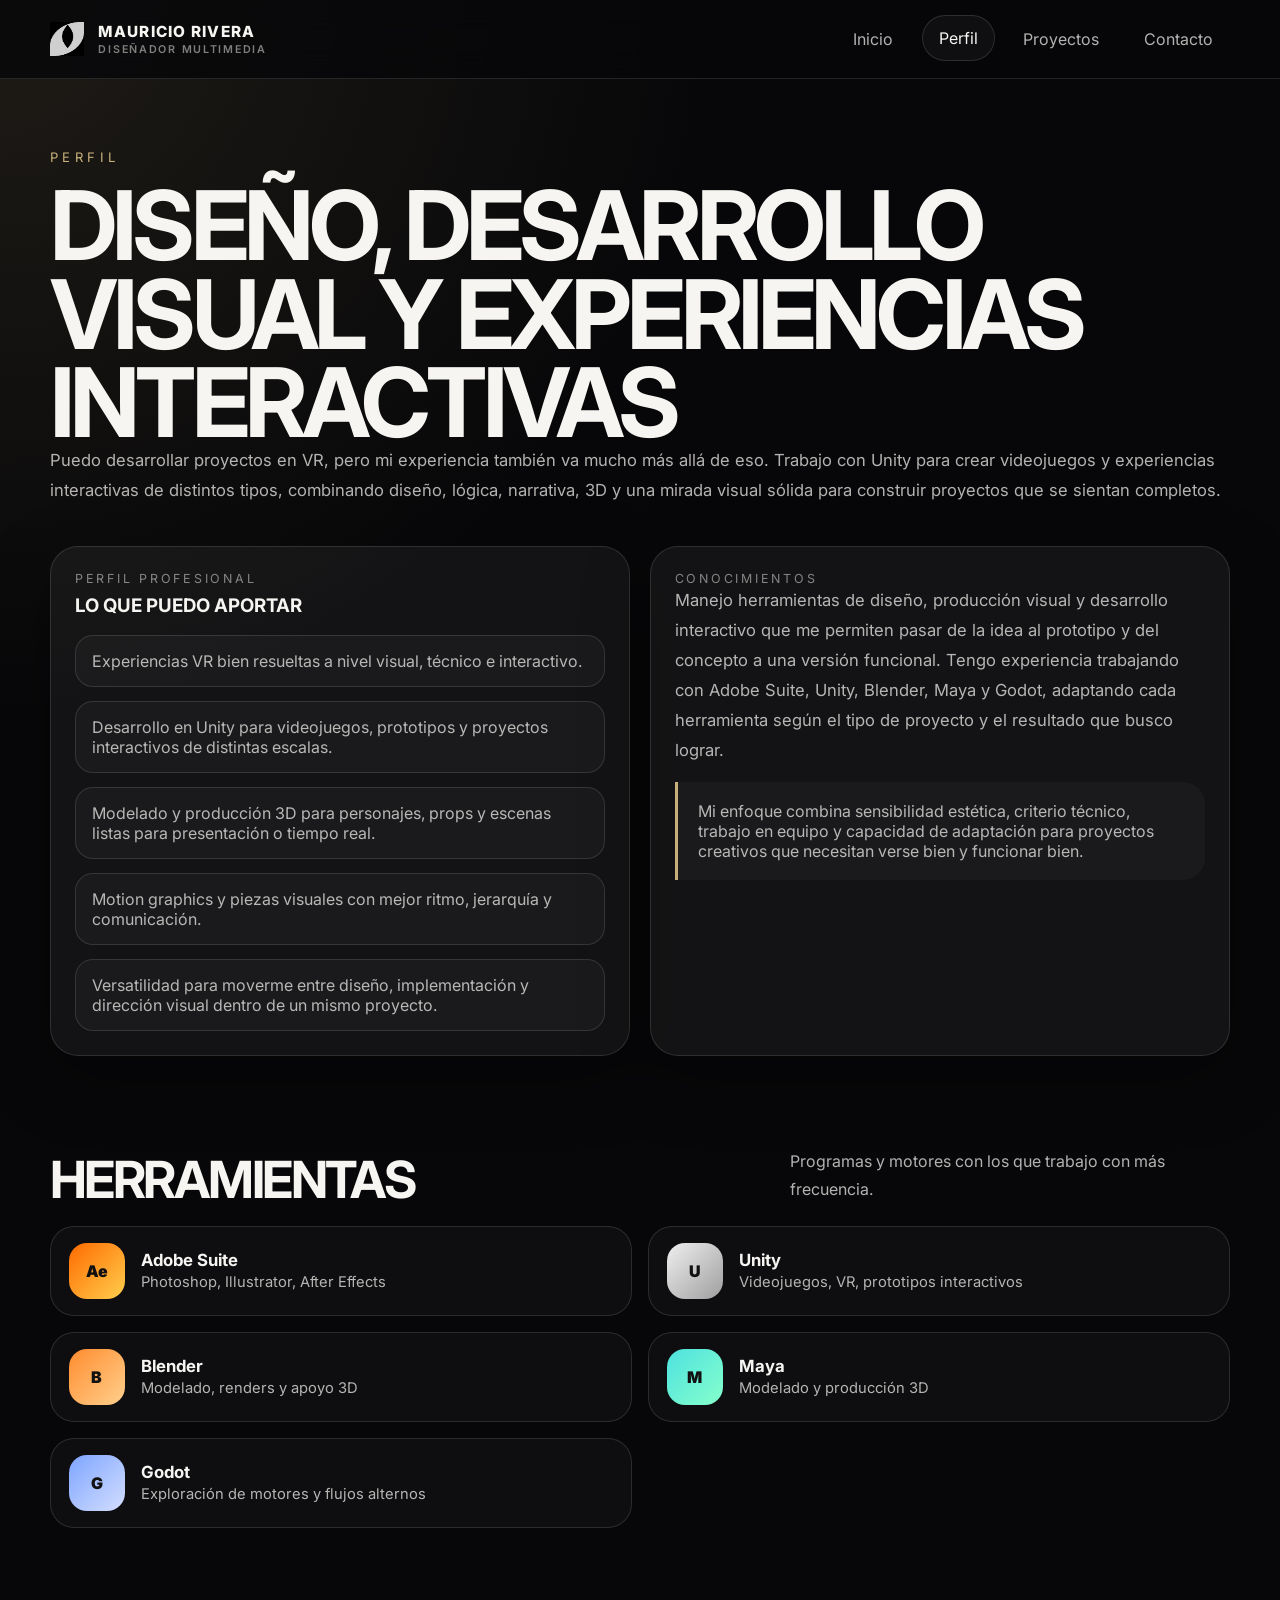
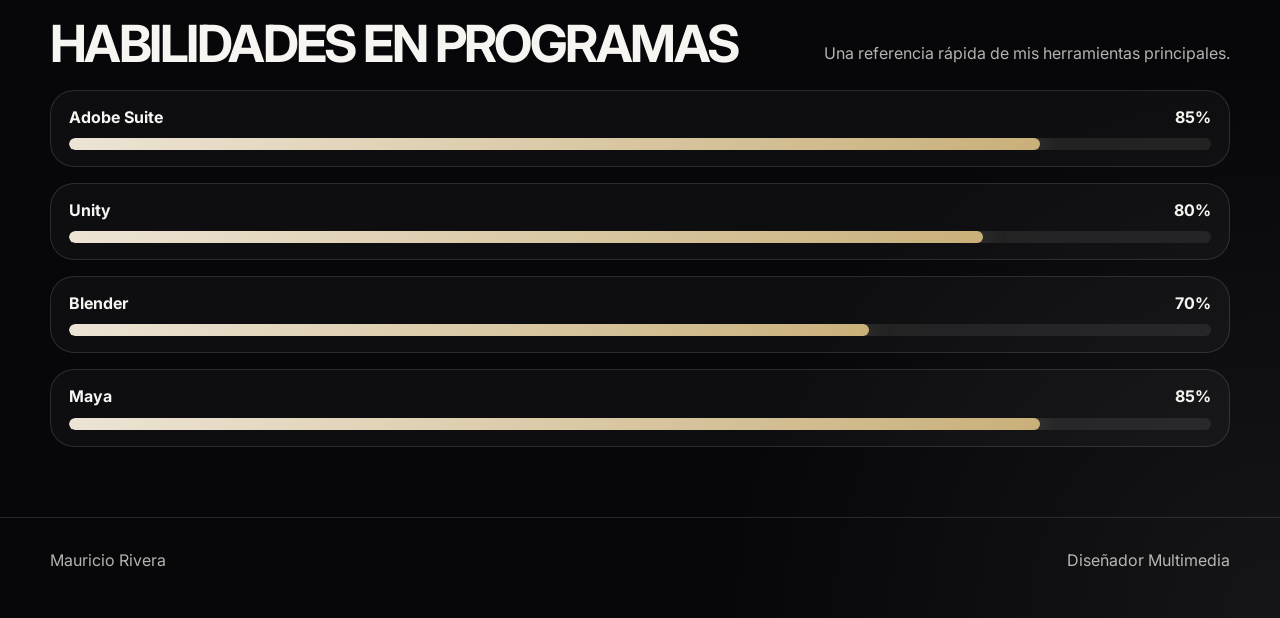
==== commit 5dc4ea4b: "V7" ====
--- a/about.html
+++ b/about.html
@@ -23,7 +23,6 @@
       <a data-link href="index.html">Inicio</a>
       <a data-link href="about.html">Perfil</a>
       <a data-link href="projects.html">Proyectos</a>
-      <a data-link href="muro-de-lagrimas-vr.html">Muro de lágrimas VR</a>
       <a data-link href="contact.html">Contacto</a>
     </div>
   </div>
--- a/styles.css
+++ b/styles.css
@@ -133,3 +133,17 @@
   .nav-inner { min-height: auto; padding: 1rem 0; align-items:start; flex-direction:column; }
   .nav-links { width:100%; }
 }
+
+.page-grid { display:grid; grid-template-columns: .92fr 1.08fr; gap:1.2rem; align-items:start; }
+.sticky { position: sticky; top: 104px; }
+.project-banner { padding: 1rem; }
+.project-banner img { width:100%; aspect-ratio: 16/10; object-fit: cover; border-radius: 22px; }
+.caption { padding: .9rem .25rem .2rem; color: var(--muted-2); font-size: .92rem; }
+.gallery-4, .gallery-3, .gallery-2 { display:grid; gap:1rem; }
+.gallery-4 { grid-template-columns: repeat(4, minmax(0,1fr)); }
+.gallery-3 { grid-template-columns: repeat(2, minmax(0,1fr)); }
+.gallery-3 img:first-child { grid-column: span 2; }
+.gallery-2 { grid-template-columns: repeat(2, minmax(0,1fr)); }
+.gallery-4 img, .gallery-3 img, .gallery-2 img { width:100%; height:100%; min-height: 240px; object-fit: cover; border-radius: 24px; border:1px solid var(--line); background: rgba(255,255,255,.03); box-shadow: var(--shadow); transition: transform .35s ease, border-color .35s ease; }
+.gallery-4 img:hover, .gallery-3 img:hover, .gallery-2 img:hover { transform: translateY(-6px) scale(1.01); border-color: rgba(255,255,255,.22); }
+@media (max-width: 1024px) { .page-grid, .gallery-4, .gallery-2, .gallery-3 { grid-template-columns: 1fr; } .gallery-3 img:first-child { grid-column: span 1; } .sticky { position: static; } }
